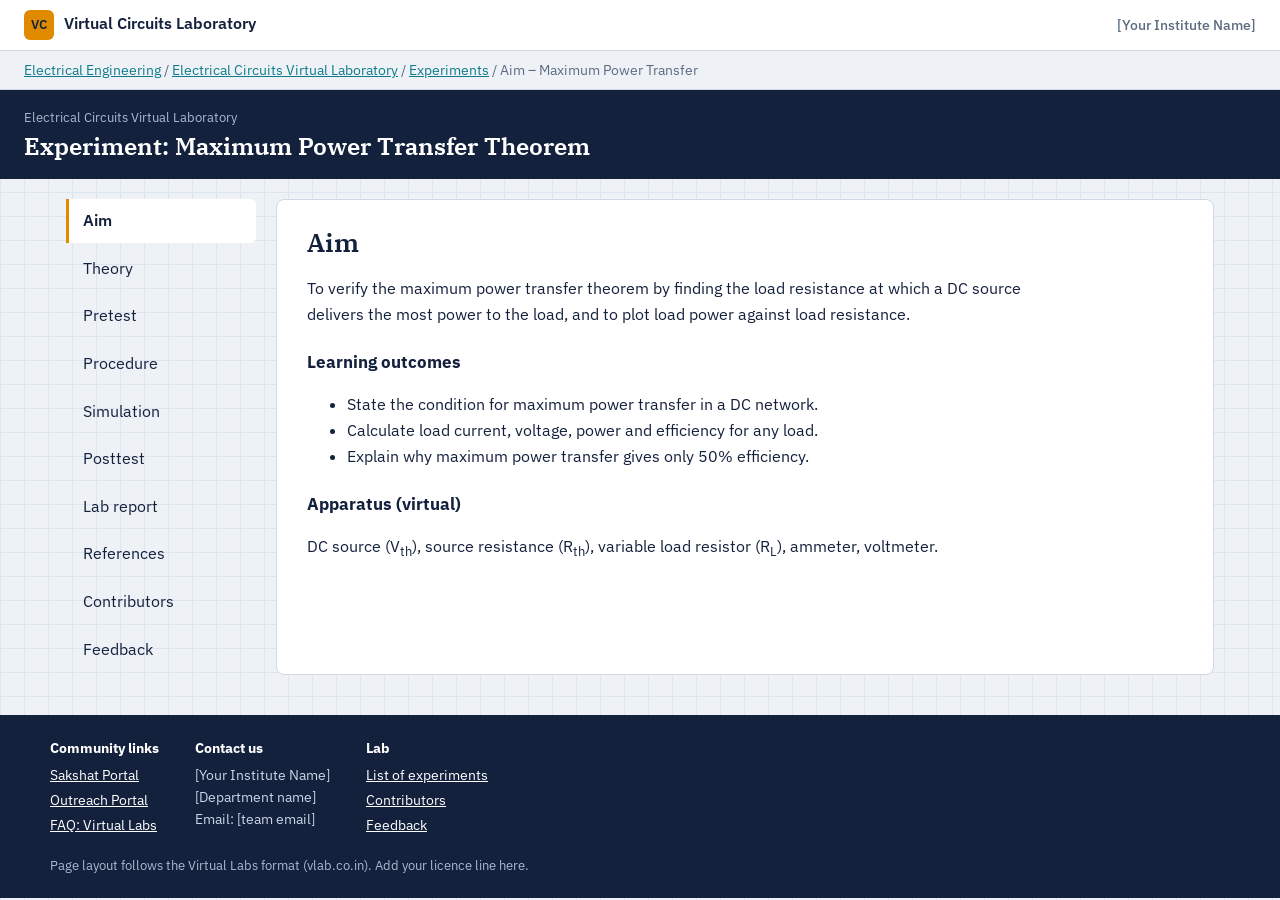
==== index.html @ dfb4d287 "Add files via upload" ====
<!DOCTYPE html>
<html lang="en"><head><meta charset="utf-8"><meta name="viewport" content="width=device-width, initial-scale=1, viewport-fit=cover">
<title>Aim – Maximum Power Transfer – Virtual Circuits Lab</title>
<link rel="stylesheet" href="https://fonts.googleapis.com/css2?family=IBM+Plex+Sans:wght@400;500;600&family=IBM+Plex+Serif:wght@500;600&display=swap">
<link rel="stylesheet" href="style.css"></head><body>
<div class="top"><div><span class="mark">VC</span>Virtual Circuits Laboratory</div><span class="inst">[Your Institute Name]</span></div>
<div class="crumb"><a href="experiments.html">Electrical Engineering</a> / <a href="experiments.html">Electrical Circuits Virtual Laboratory</a> / <a href="experiments.html">Experiments</a> / Aim – Maximum Power Transfer</div>
<header><small>Electrical Circuits Virtual Laboratory</small><h1>Experiment: Maximum Power Transfer Theorem</h1></header>
<div class="wrap"><nav aria-label="Experiment sections"><a href="index.html" class="on">Aim</a><a href="theory.html">Theory</a><a href="pretest.html">Pretest</a><a href="procedure.html">Procedure</a><a href="simulation.html">Simulation</a><a href="posttest.html">Posttest</a><a href="report.html">Lab report</a><a href="references.html">References</a><a href="contributors.html">Contributors</a><a href="feedback.html">Feedback</a></nav><main><section class='on' style='display:block' id='aim'><h2>Aim</h2>
<p>To verify the maximum power transfer theorem by finding the load resistance at which a DC source delivers the most power to the load, and to plot load power against load resistance.</p>
<h3>Learning outcomes</h3>
<ul><li>State the condition for maximum power transfer in a DC network.</li><li>Calculate load current, voltage, power and efficiency for any load.</li><li>Explain why maximum power transfer gives only 50% efficiency.</li></ul>
<h3>Apparatus (virtual)</h3>
<p>DC source (V<sub>th</sub>), source resistance (R<sub>th</sub>), variable load resistor (R<sub>L</sub>), ammeter, voltmeter.</p></section></main></div>
<footer><div class="cols">
<div><b>Community links</b><a href="https://www.sakshat.ac.in/">Sakshat Portal</a><a href="http://outreach.vlabs.ac.in/">Outreach Portal</a><a href="https://vlab.co.in/faq">FAQ: Virtual Labs</a></div>
<div><b>Contact us</b>[Your Institute Name]<br>[Department name]<br>Email: [team email]</div>
<div><b>Lab</b><a href="experiments.html">List of experiments</a><a href="contributors.html">Contributors</a><a href="feedback.html">Feedback</a></div></div>
<div class="sub">Page layout follows the Virtual Labs format (vlab.co.in). Add your licence line here.</div></footer>
</body></html>
---- style.css ----
:root{--bg:#eef2f6;--panel:#fff;--ink:#14213d;--mute:#5b6b82;--line:#cfd8e3;--navy:#14213d;--amber:#e08a00;--teal:#0f7b8a;--ok:#1b7f4b;--bad:#b3261e;--grid:#dde5ee;
box-sizing:border-box;padding-top:env(safe-area-inset-top,0px);padding-bottom:env(safe-area-inset-bottom,0px)}
@media (prefers-color-scheme:dark){:root:not([data-theme="light"]){--bg:#0e1623;--panel:#162234;--ink:#e6edf7;--mute:#9fb0c7;--line:#2a3b53;--navy:#0a111c;--amber:#ffb033;--teal:#4cc3d4;--ok:#58d08f;--bad:#ff8a80;--grid:#1d2c42}}
:root[data-theme="dark"]{--bg:#0e1623;--panel:#162234;--ink:#e6edf7;--mute:#9fb0c7;--line:#2a3b53;--navy:#0a111c;--amber:#ffb033;--teal:#4cc3d4;--ok:#58d08f;--bad:#ff8a80;--grid:#1d2c42}
html{scroll-padding-top:env(safe-area-inset-top,0px)}
*{box-sizing:border-box}
body{margin:0;background:var(--bg);color:var(--ink);font:16px/1.6 "IBM Plex Sans",system-ui,sans-serif;background-image:linear-gradient(var(--grid) 1px,transparent 1px),linear-gradient(90deg,var(--grid) 1px,transparent 1px);background-size:24px 24px}
header{background:var(--navy);color:#fff;padding:18px 24px}
header small{color:#a9bad2;display:block;font-size:13px}
header h1{margin:2px 0 0;font:600 24px/1.25 "IBM Plex Serif",Georgia,serif}
.wrap{display:flex;gap:20px;max-width:1180px;margin:0 auto;padding:20px 16px 40px}
nav{flex:0 0 190px}
nav a{display:block;padding:9px 14px;margin-bottom:4px;color:var(--ink);text-decoration:none;border-left:3px solid transparent;border-radius:0 6px 6px 0}
nav a:hover{background:var(--panel)}
nav a.on{background:var(--panel);border-left-color:var(--amber);font-weight:600}
nav a:focus-visible,button:focus-visible,input:focus-visible,textarea:focus-visible{outline:2px solid var(--teal);outline-offset:2px}
main{flex:1;min-width:0;background:var(--panel);border:1px solid var(--line);border-radius:8px;padding:26px 30px}

h2{font:600 26px/1.3 "IBM Plex Serif",Georgia,serif;margin:0 0 14px}
h3{font-size:17px;margin:22px 0 6px}
p,li{max-width:74ch}
.eq{background:var(--bg);border-left:3px solid var(--teal);padding:10px 16px;margin:12px 0;font:italic 17px "IBM Plex Serif",Georgia,serif;overflow-x:auto}
table{border-collapse:collapse;width:100%;font-size:14px}
th,td{border:1px solid var(--line);padding:6px 10px;text-align:right}th{background:var(--bg)}
.scroll{overflow-x:auto}
button{font:inherit;background:var(--navy);color:#fff;border:0;border-radius:6px;padding:8px 16px;cursor:pointer}
button.alt{background:transparent;color:var(--ink);border:1px solid var(--line)}
.sim{display:grid;grid-template-columns:minmax(0,1fr) minmax(0,1.25fr);gap:20px}
.ctl label{display:flex;justify-content:space-between;font-weight:500;margin-top:12px}
.ctl input[type=range]{width:100%;accent-color:var(--amber)}
.read{display:grid;grid-template-columns:repeat(3,1fr);gap:8px;margin:14px 0}
.read div{background:var(--bg);border:1px solid var(--line);border-radius:6px;padding:8px 10px}
.read b{display:block;font:600 20px "IBM Plex Serif",Georgia,serif}.read span{font-size:12px;color:var(--mute)}
#hit{font-weight:600;min-height:1.6em}
svg text{fill:var(--ink);font-family:"IBM Plex Sans",sans-serif}
.q{border:1px solid var(--line);border-radius:6px;padding:12px 16px;margin:12px 0}
.q p{margin:0 0 8px;font-weight:500}
.q label{display:block;padding:3px 0;cursor:pointer}
.fb{font-weight:600;margin-top:6px}.ok{color:var(--ok)}.no{color:var(--bad)}
input[type=text],input[type=email],textarea,select{width:100%;max-width:480px;font:inherit;padding:8px;border:1px solid var(--line);border-radius:6px;background:var(--bg);color:var(--ink);margin:4px 0 12px}
@media print{nav,header,footer,.top,.crumb,button,input,label,details{display:none!important}body{background:#fff;color:#000}main{border:0;padding:0}.wrap{display:block;padding:0}}
@media(max-width:820px){.wrap{flex-direction:column}nav{flex:none;display:flex;overflow-x:auto;gap:4px}nav a{white-space:nowrap;border-left:0;border-bottom:3px solid transparent;border-radius:6px 6px 0 0}nav a.on{border-bottom-color:var(--amber)}main{padding:20px 16px}.sim{grid-template-columns:1fr}}
.top{display:flex;justify-content:space-between;align-items:center;gap:12px;padding:10px 24px;background:var(--panel);border-bottom:1px solid var(--line);font-weight:600}
.mark{display:inline-grid;place-items:center;width:30px;height:30px;border-radius:6px;background:var(--amber);color:#14213d;margin-right:10px;font-size:13px}
.inst{color:var(--mute);font-weight:500;font-size:14px}
.crumb{padding:8px 24px;font-size:14px;color:var(--mute);background:var(--bg);border-bottom:1px solid var(--line)}
.crumb a{color:var(--teal)}
footer{background:var(--navy);color:#cbd6e6;padding:22px 24px;font-size:14px}
footer .cols{display:flex;flex-wrap:wrap;gap:36px;max-width:1180px;margin:0 auto}
footer a{color:#fff;display:block;margin:3px 0}footer b{display:block;margin-bottom:4px;color:#fff}
footer .sub{max-width:1180px;margin:16px auto 0;color:#a9bad2;font-size:13px}
.lab-list td,.lab-list th{text-align:left}
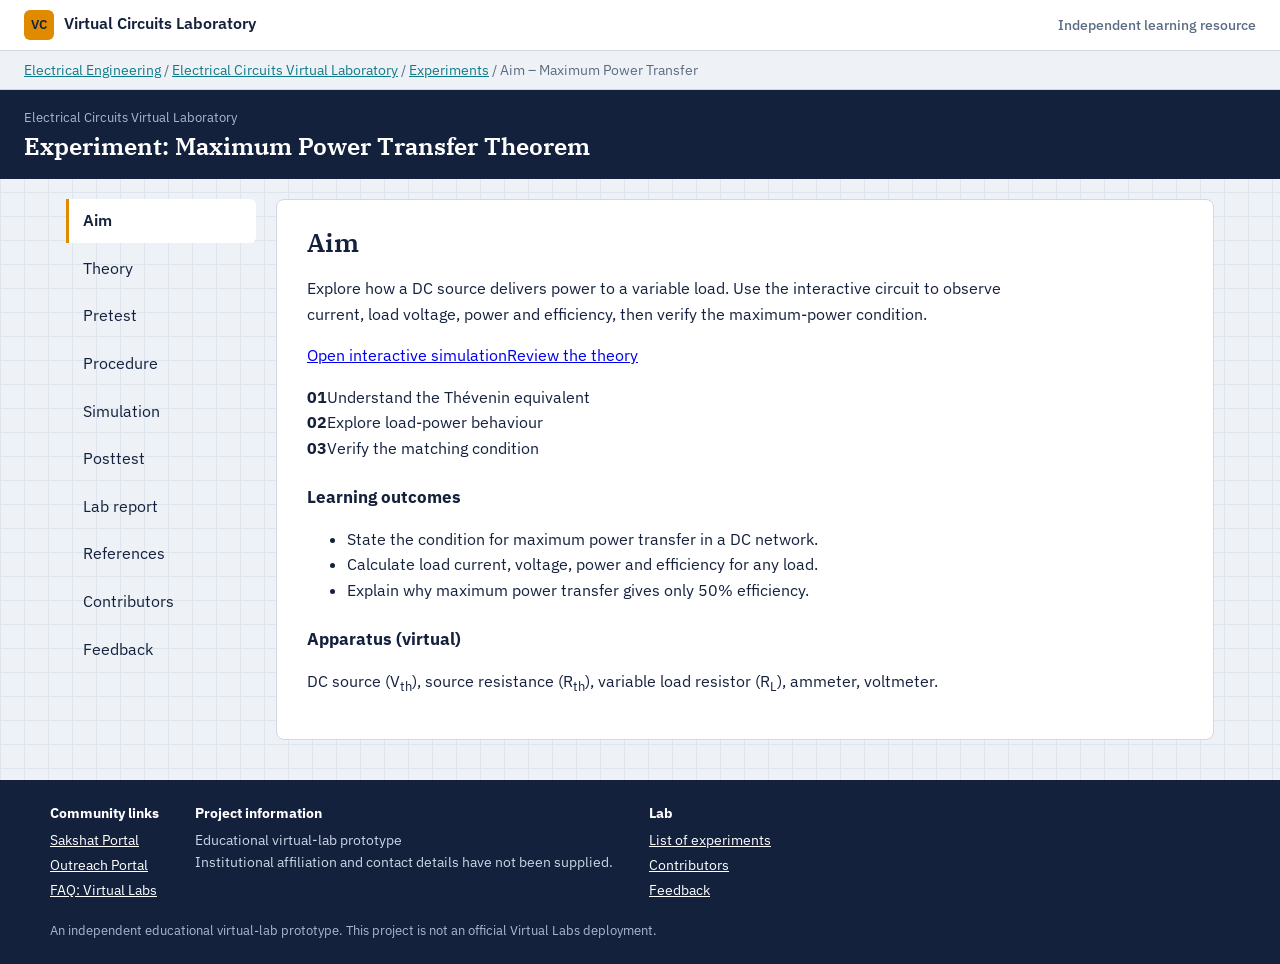
==== commit 43f81852: "Improve lab navigation and remove unconfigured placeholders" ====
--- a/index.html
+++ b/index.html
@@ -3,18 +3,18 @@
 <title>Aim – Maximum Power Transfer – Virtual Circuits Lab</title>
 <link rel="stylesheet" href="https://fonts.googleapis.com/css2?family=IBM+Plex+Sans:wght@400;500;600&family=IBM+Plex+Serif:wght@500;600&display=swap">
 <link rel="stylesheet" href="style.css"></head><body>
-<div class="top"><div><span class="mark">VC</span>Virtual Circuits Laboratory</div><span class="inst">[Your Institute Name]</span></div>
+<div class="top"><div><span class="mark">VC</span>Virtual Circuits Laboratory</div><span class="inst">Independent learning resource</span></div>
 <div class="crumb"><a href="experiments.html">Electrical Engineering</a> / <a href="experiments.html">Electrical Circuits Virtual Laboratory</a> / <a href="experiments.html">Experiments</a> / Aim – Maximum Power Transfer</div>
 <header><small>Electrical Circuits Virtual Laboratory</small><h1>Experiment: Maximum Power Transfer Theorem</h1></header>
 <div class="wrap"><nav aria-label="Experiment sections"><a href="index.html" class="on">Aim</a><a href="theory.html">Theory</a><a href="pretest.html">Pretest</a><a href="procedure.html">Procedure</a><a href="simulation.html">Simulation</a><a href="posttest.html">Posttest</a><a href="report.html">Lab report</a><a href="references.html">References</a><a href="contributors.html">Contributors</a><a href="feedback.html">Feedback</a></nav><main><section class='on' style='display:block' id='aim'><h2>Aim</h2>
-<p>To verify the maximum power transfer theorem by finding the load resistance at which a DC source delivers the most power to the load, and to plot load power against load resistance.</p>
-<h3>Learning outcomes</h3>
+<p>Explore how a DC source delivers power to a variable load. Use the interactive circuit to observe current, load voltage, power and efficiency, then verify the maximum-power condition.</p><p class="hero-actions"><a class="action-link" href="simulation.html">Open interactive simulation</a><a class="text-link" href="theory.html">Review the theory</a></p>
+<div class="intro-grid"><div><strong>01</strong><span>Understand the Thévenin equivalent</span></div><div><strong>02</strong><span>Explore load-power behaviour</span></div><div><strong>03</strong><span>Verify the matching condition</span></div></div><h3>Learning outcomes</h3>
 <ul><li>State the condition for maximum power transfer in a DC network.</li><li>Calculate load current, voltage, power and efficiency for any load.</li><li>Explain why maximum power transfer gives only 50% efficiency.</li></ul>
 <h3>Apparatus (virtual)</h3>
 <p>DC source (V<sub>th</sub>), source resistance (R<sub>th</sub>), variable load resistor (R<sub>L</sub>), ammeter, voltmeter.</p></section></main></div>
 <footer><div class="cols">
 <div><b>Community links</b><a href="https://www.sakshat.ac.in/">Sakshat Portal</a><a href="http://outreach.vlabs.ac.in/">Outreach Portal</a><a href="https://vlab.co.in/faq">FAQ: Virtual Labs</a></div>
-<div><b>Contact us</b>[Your Institute Name]<br>[Department name]<br>Email: [team email]</div>
+<div><b>Project information</b>Educational virtual-lab prototype<br>Institutional affiliation and contact details have not been supplied.</div>
 <div><b>Lab</b><a href="experiments.html">List of experiments</a><a href="contributors.html">Contributors</a><a href="feedback.html">Feedback</a></div></div>
-<div class="sub">Page layout follows the Virtual Labs format (vlab.co.in). Add your licence line here.</div></footer>
+<div class="sub">An independent educational virtual-lab prototype. This project is not an official Virtual Labs deployment.</div></footer>
 </body></html>
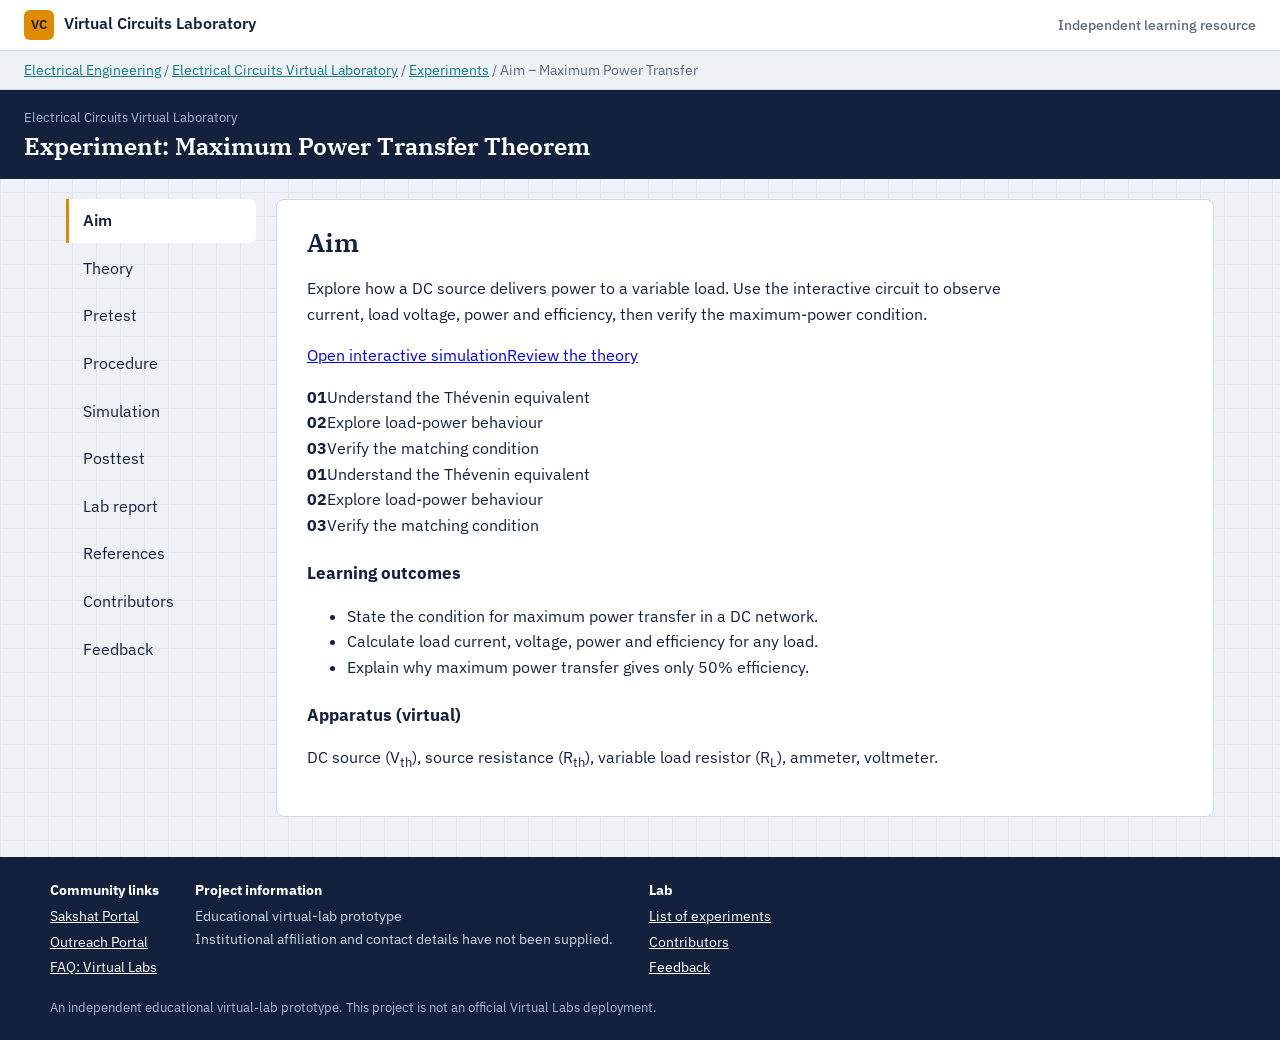
==== commit c4f54b96: "Refresh lab landing page and remove unconfigured placeholders" ====
--- a/index.html
+++ b/index.html
@@ -8,7 +8,7 @@
 <header><small>Electrical Circuits Virtual Laboratory</small><h1>Experiment: Maximum Power Transfer Theorem</h1></header>
 <div class="wrap"><nav aria-label="Experiment sections"><a href="index.html" class="on">Aim</a><a href="theory.html">Theory</a><a href="pretest.html">Pretest</a><a href="procedure.html">Procedure</a><a href="simulation.html">Simulation</a><a href="posttest.html">Posttest</a><a href="report.html">Lab report</a><a href="references.html">References</a><a href="contributors.html">Contributors</a><a href="feedback.html">Feedback</a></nav><main><section class='on' style='display:block' id='aim'><h2>Aim</h2>
 <p>Explore how a DC source delivers power to a variable load. Use the interactive circuit to observe current, load voltage, power and efficiency, then verify the maximum-power condition.</p><p class="hero-actions"><a class="action-link" href="simulation.html">Open interactive simulation</a><a class="text-link" href="theory.html">Review the theory</a></p>
-<div class="intro-grid"><div><strong>01</strong><span>Understand the Thévenin equivalent</span></div><div><strong>02</strong><span>Explore load-power behaviour</span></div><div><strong>03</strong><span>Verify the matching condition</span></div></div><h3>Learning outcomes</h3>
+<div class="intro-grid"><div><strong>01</strong><span>Understand the Thévenin equivalent</span></div><div><strong>02</strong><span>Explore load-power behaviour</span></div><div><strong>03</strong><span>Verify the matching condition</span></div></div><div class="intro-grid"><div><strong>01</strong><span>Understand the Thévenin equivalent</span></div><div><strong>02</strong><span>Explore load-power behaviour</span></div><div><strong>03</strong><span>Verify the matching condition</span></div></div><h3>Learning outcomes</h3>
 <ul><li>State the condition for maximum power transfer in a DC network.</li><li>Calculate load current, voltage, power and efficiency for any load.</li><li>Explain why maximum power transfer gives only 50% efficiency.</li></ul>
 <h3>Apparatus (virtual)</h3>
 <p>DC source (V<sub>th</sub>), source resistance (R<sub>th</sub>), variable load resistor (R<sub>L</sub>), ammeter, voltmeter.</p></section></main></div>
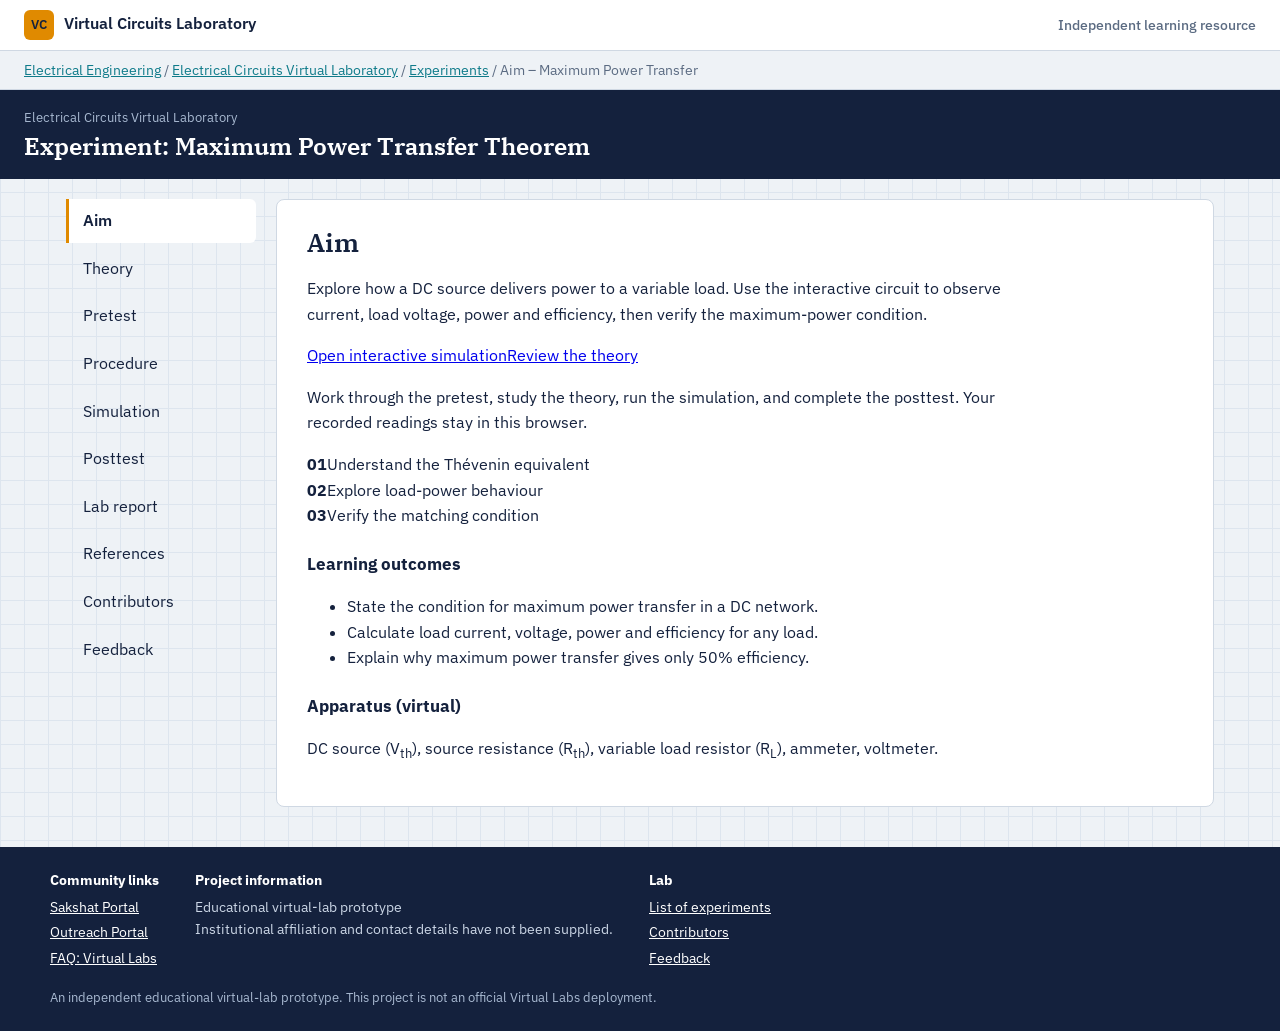
==== commit 83cdf57a: "Improve virtual lab usability and remove placeholder details" ====
--- a/index.html
+++ b/index.html
@@ -7,8 +7,8 @@
 <div class="crumb"><a href="experiments.html">Electrical Engineering</a> / <a href="experiments.html">Electrical Circuits Virtual Laboratory</a> / <a href="experiments.html">Experiments</a> / Aim – Maximum Power Transfer</div>
 <header><small>Electrical Circuits Virtual Laboratory</small><h1>Experiment: Maximum Power Transfer Theorem</h1></header>
 <div class="wrap"><nav aria-label="Experiment sections"><a href="index.html" class="on">Aim</a><a href="theory.html">Theory</a><a href="pretest.html">Pretest</a><a href="procedure.html">Procedure</a><a href="simulation.html">Simulation</a><a href="posttest.html">Posttest</a><a href="report.html">Lab report</a><a href="references.html">References</a><a href="contributors.html">Contributors</a><a href="feedback.html">Feedback</a></nav><main><section class='on' style='display:block' id='aim'><h2>Aim</h2>
-<p>Explore how a DC source delivers power to a variable load. Use the interactive circuit to observe current, load voltage, power and efficiency, then verify the maximum-power condition.</p><p class="hero-actions"><a class="action-link" href="simulation.html">Open interactive simulation</a><a class="text-link" href="theory.html">Review the theory</a></p>
-<div class="intro-grid"><div><strong>01</strong><span>Understand the Thévenin equivalent</span></div><div><strong>02</strong><span>Explore load-power behaviour</span></div><div><strong>03</strong><span>Verify the matching condition</span></div></div><div class="intro-grid"><div><strong>01</strong><span>Understand the Thévenin equivalent</span></div><div><strong>02</strong><span>Explore load-power behaviour</span></div><div><strong>03</strong><span>Verify the matching condition</span></div></div><h3>Learning outcomes</h3>
+<p>Explore how a DC source delivers power to a variable load. Use the interactive circuit to observe current, load voltage, power and efficiency, then verify the maximum-power condition.</p><p class="hero-actions"><a class="action-link" href="simulation.html">Open interactive simulation</a><a class="text-link" href="theory.html">Review the theory</a></p><p class="intro-note">Work through the pretest, study the theory, run the simulation, and complete the posttest. Your recorded readings stay in this browser.</p>
+<div class="intro-grid"><div><strong>01</strong><span>Understand the Thévenin equivalent</span></div><div><strong>02</strong><span>Explore load-power behaviour</span></div><div><strong>03</strong><span>Verify the matching condition</span></div></div><h3>Learning outcomes</h3>
 <ul><li>State the condition for maximum power transfer in a DC network.</li><li>Calculate load current, voltage, power and efficiency for any load.</li><li>Explain why maximum power transfer gives only 50% efficiency.</li></ul>
 <h3>Apparatus (virtual)</h3>
 <p>DC source (V<sub>th</sub>), source resistance (R<sub>th</sub>), variable load resistor (R<sub>L</sub>), ammeter, voltmeter.</p></section></main></div>
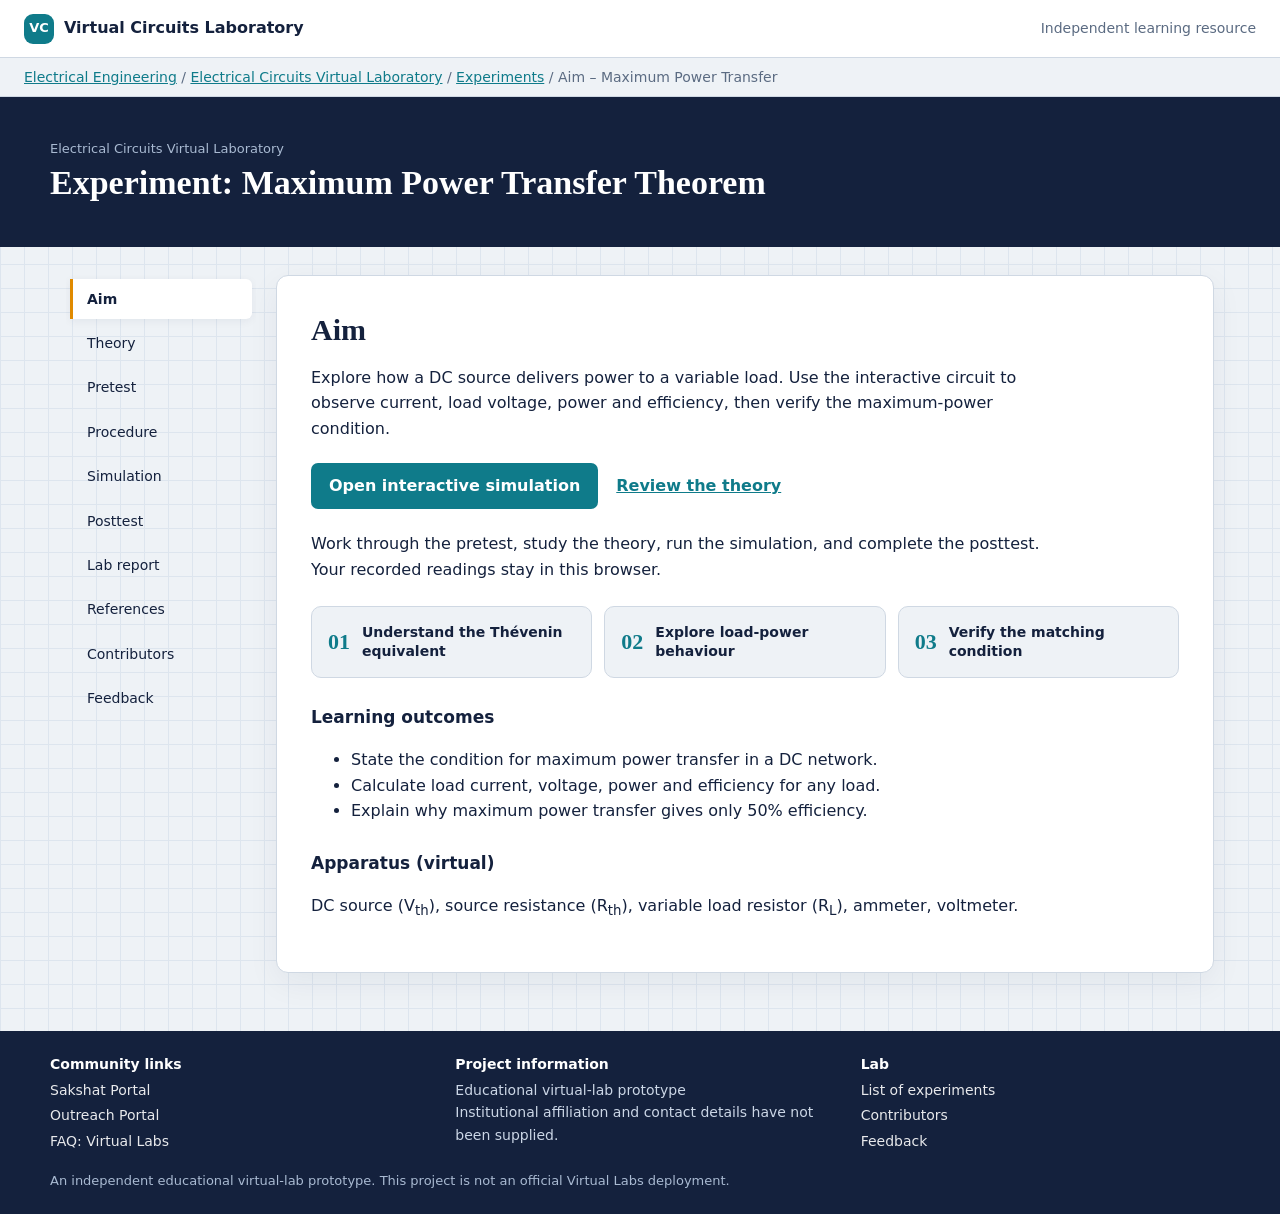
==== commit c58407e4: "Use consistent Roboto typography across Virtual Lab pages" ====
--- a/index.html
+++ b/index.html
@@ -1,7 +1,7 @@
 <!DOCTYPE html>
 <html lang="en"><head><meta charset="utf-8"><meta name="viewport" content="width=device-width, initial-scale=1, viewport-fit=cover">
 <title>Aim – Maximum Power Transfer – Virtual Circuits Lab</title>
-<link rel="stylesheet" href="https://fonts.googleapis.com/css2?family=IBM+Plex+Sans:wght@400;500;600&family=IBM+Plex+Serif:wght@500;600&display=swap">
+<link rel="preconnect" href="https://fonts.googleapis.com"><link rel="preconnect" href="https://fonts.gstatic.com" crossorigin><link rel="stylesheet" href="https://fonts.googleapis.com/css2?family=Roboto:wght@400;500;700&display=swap">
 <link rel="stylesheet" href="style.css"></head><body>
 <div class="top"><div><span class="mark">VC</span>Virtual Circuits Laboratory</div><span class="inst">Independent learning resource</span></div>
 <div class="crumb"><a href="experiments.html">Electrical Engineering</a> / <a href="experiments.html">Electrical Circuits Virtual Laboratory</a> / <a href="experiments.html">Experiments</a> / Aim – Maximum Power Transfer</div>
--- a/style.css
+++ b/style.css
@@ -50,3 +50,58 @@
 footer a{color:#fff;display:block;margin:3px 0}footer b{display:block;margin-bottom:4px;color:#fff}
 footer .sub{max-width:1180px;margin:16px auto 0;color:#a9bad2;font-size:13px}
 .lab-list td,.lab-list th{text-align:left}
+
+/* Refined virtual-lab interface */
+:root{scroll-behavior:smooth}
+body{min-height:100vh}
+.top{position:relative;z-index:2;min-height:58px}
+.mark{border-radius:9px;background:var(--teal);color:#fff;font-weight:700}
+header{padding:clamp(22px,4vw,42px) max(24px,calc((100vw - 1180px)/2))}
+header h1{font-size:clamp(24px,3vw,34px);max-width:900px}
+.wrap{align-items:flex-start;padding-top:28px;padding-bottom:48px}
+nav{position:sticky;top:14px;max-height:calc(100vh - 28px);overflow-y:auto;padding:4px}
+nav a{font-size:14px;transition:background .18s ease,border-color .18s ease}
+nav a.on{box-shadow:0 2px 10px rgba(20,33,61,.06)}
+main{box-shadow:0 10px 32px rgba(20,33,61,.06);border-radius:12px;padding:clamp(20px,3vw,34px)}
+h2{font-size:clamp(24px,2.4vw,30px)}
+h3{margin-top:26px}
+a{transition:color .18s ease}
+a:hover{color:var(--teal)}
+button{transition:transform .15s ease,filter .15s ease}
+button:hover{filter:brightness(1.12);transform:translateY(-1px)}
+button:active{transform:translateY(0)}
+input,textarea,select{max-width:100%}
+.intro-grid{display:grid;grid-template-columns:repeat(3,minmax(0,1fr));gap:12px;margin:24px 0}
+.intro-grid>div{display:flex;gap:12px;align-items:center;padding:16px;border:1px solid var(--line);border-radius:10px;background:var(--bg)}
+.intro-grid strong{font:600 22px "IBM Plex Serif",Georgia,serif;color:var(--teal)}
+.intro-grid span{font-size:14px;font-weight:600;line-height:1.35}
+.hero-actions{display:flex;flex-wrap:wrap;align-items:center;gap:18px;margin:22px 0}
+.action-link{display:inline-block;padding:10px 18px;border-radius:7px;background:var(--teal);color:#fff;text-decoration:none;font-weight:600}
+.action-link:hover{color:#fff;filter:brightness(1.1)}
+.text-link{font-weight:600;color:var(--teal)}
+details{border:1px solid var(--line);border-radius:8px;padding:10px 14px;margin:10px 0;background:var(--bg)}
+details summary{font-weight:600;cursor:pointer}
+footer{margin-top:10px}
+footer .cols>div{min-width:190px;flex:1}
+footer a{text-decoration:none;opacity:.9}
+footer a:hover{opacity:1;text-decoration:underline}
+@media(max-width:820px){
+ .wrap{padding:14px 12px 30px;gap:10px}
+ nav{position:static;max-height:none;padding:2px 0 8px}
+ nav a{padding:8px 12px;background:var(--panel);border:1px solid var(--line);border-radius:7px}
+ nav a.on{border-color:var(--amber);border-bottom-color:var(--amber)}
+ main{padding:22px 16px}
+ .intro-grid{grid-template-columns:1fr}
+}
+@media(max-width:480px){
+ .top{padding:9px 14px;font-size:14px}
+ .inst{font-size:12px;text-align:right}
+ .crumb{padding:8px 14px;font-size:12px}
+ header{padding:24px 16px}
+ header h1{font-size:24px}
+ .read{grid-template-columns:repeat(2,minmax(0,1fr))}
+ .hero-actions{align-items:stretch;flex-direction:column;gap:12px}
+ .action-link{text-align:center}
+ footer{padding:20px 16px}
+}
+@media(prefers-reduced-motion:reduce){:root{scroll-behavior:auto}*,*::before,*::after{transition:none!important}}
